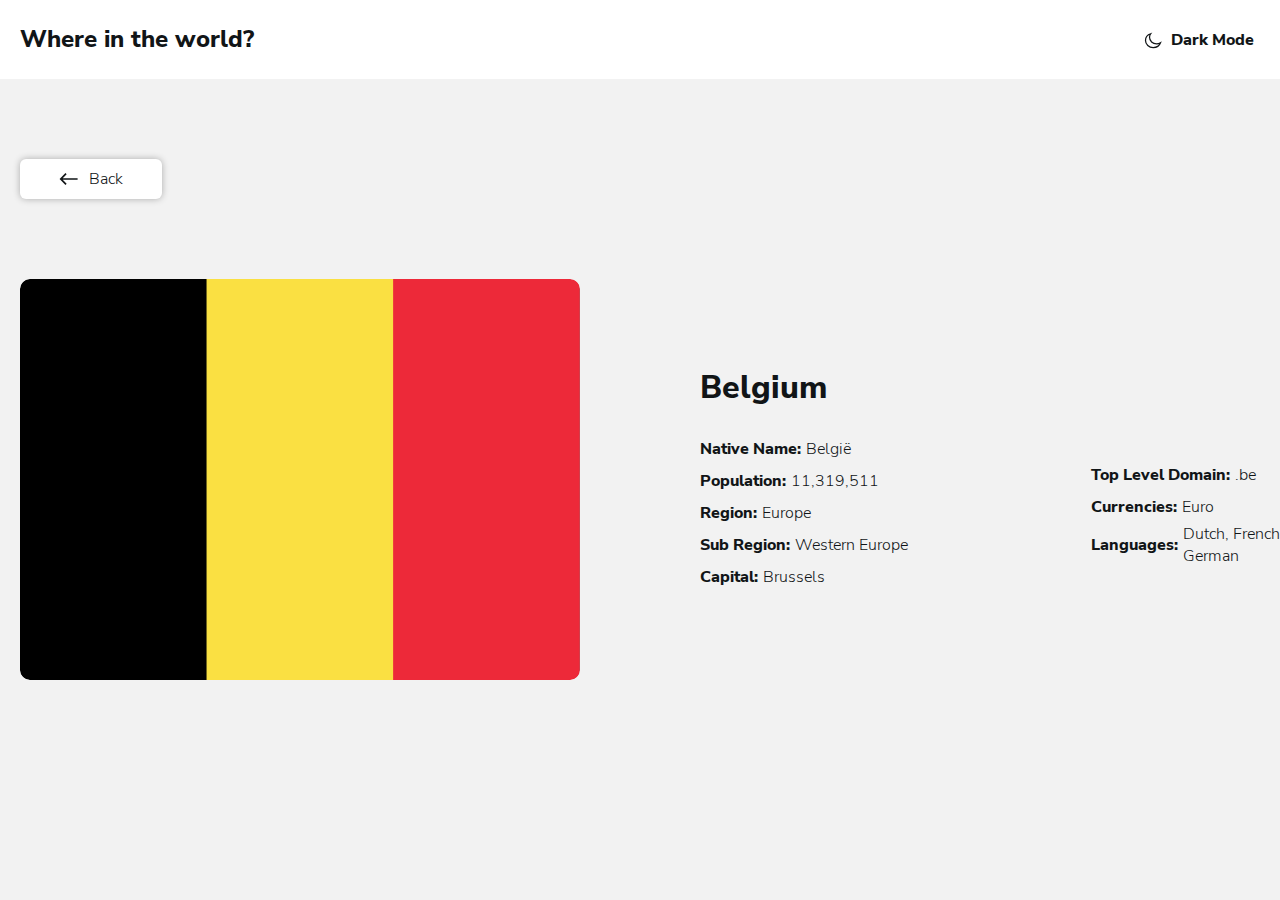
==== contact.html @ 9259d02b "intial-commit" ====
<!DOCTYPE html>
<html lang="en">
<head>
    <meta charset="UTF-8">
    <meta http-equiv="X-UA-Compatible" content="IE=edge">
    <meta name="viewport" content="width=device-width, initial-scale=1.0">
    <title>Countries</title>
    <!-- STYLES -->
    <link rel="stylesheet" href="css/normalize.css">
    <link rel="stylesheet" href="css/styles.css">
</head>
<body class="dark-mode">
    <!-- SITE-HEDAER -->
    <header class="site-header">
        <div class="site-header-container container">
            <h1 class="header-heading">Where in the world?</h1>
            <button class="button-dark-mode" type="button">
                <img class="icon-dark-mode" src="img/dark-mode-icon.svg" alt="icon" width="20" height="20">
                <a class="dark-mode" href="#">Dark Mode</a>
            </button>
        </div>
    </header>
    
    <main class="main-content">
        <div class="container">
            <div class="main-content-wrapper">
                <div class="back-link-wrapper">
                    <a href="index.html" class="back-link">
                        <svg class="back-link-img" width="20" height="20" xmlns="http://www.w3.org/2000/svg"><path fill-rule="evenodd" clip-rule="evenodd" d="m6.464 4.107 1.179 1.179-3.89 3.889h14.85v1.65H3.753l3.89 3.889-1.179 1.179L.572 10l5.892-5.893Z" fill="#111517"/></svg>
                        <span class="back-link-text">Back</span>
                    </a>
                </div>
                
                <!-- MAIN-CONTACT-INFO -->
                <div class="main-contact-info-wrapper">
                    <img class="main-contact-img" src="img/flag-belgium-big.png" alt="flag" width="560" height="401" srcset="img/flag-belgium-big.png 1x, img/flag-belgium-big@2x.png 2x">
                    <div class="data-section-wrapper">
                        <h1 class="data-heading">Belgium</h1>
                        <div class="mini-wrapper">
                            <dl class="data-section">
                                <div class="population">
                                    <dt class="data-section-mini-heading">Native Name:</dt>
                                    <dd class="data-section-mini-text">België</dd>
                                </div>
                                <div class="population">
                                    <dt class="data-section-mini-heading">Population:</dt>
                                    <dd class="data-section-mini-text">11,319,511</dd>
                                </div>
                                <div class="population">
                                    <dt class="data-section-mini-heading">Region:</dt>
                                    <dd class="data-section-mini-text">Europe</dd>
                                </div>
                                <div class="population">
                                    <dt class="data-section-mini-heading">Sub Region:</dt>
                                    <dd class="data-section-mini-text">Western Europe</dd>
                                </div>
                                <div class="population">
                                    <dt class="data-section-mini-heading">Capital:</dt>
                                    <dd class="data-section-mini-text">Brussels</dd>
                                </div>
                            </dl>
                            <dl class="data-section">
                                <div class="population">
                                    <dt class="data-section-mini-heading">Top Level Domain:</dt>
                                    <dd class="data-section-mini-text">.be</dd>
                                </div>
                                <div class="population">
                                    <dt class="data-section-mini-heading">Currencies:</dt>
                                    <dd class="data-section-mini-text">Euro</dd>
                                </div>
                                <div class="population">
                                    <dt class="data-section-mini-heading">Languages:</dt>
                                    <dd class="data-section-mini-text">Dutch, French, German</dd>
                                </div>
                            </dl>
                        </div>
                    </div>
                </dl>
            </div>
        </div>
    </div>
</main>
</body>
</html>
---- css/styles.css ----
/* CUSTOM-PROPY */
:root {
    --color-heading-text:#111517;
    --color:#fff;
    --font:"Nunito Sans", "Arial", sans-serif;
    --global-color:#F2F2F2;
}

/* FONTS */
@font-face {
    font-family: 'Nunito Sans';
    font-style: normal;
    font-weight: 400;
    src: local(''),
    url('../fonts/nunito-sans-v11-latin-regular.woff2') format('woff2'),
    url('../fonts/nunito-sans-v11-latin-regular.woff') format('woff');
    font-display: swap;
}

@font-face {
    font-family: 'Nunito Sans';
    font-style: normal;
    font-weight: 300;
    src: local(''),
    url('../fonts/nunito-sans-v11-latin-300.woff2') format('woff2'),
    url('../fonts/nunito-sans-v11-latin-300.woff') format('woff'); 
    font-display: swap;
}

@font-face {
    font-family: 'Nunito Sans';
    font-style: italic;
    font-weight: 600;
    src: local(''),
    url('../fonts/nunito-sans-v11-latin-600italic.woff2') format('woff2'),
    url('../fonts/nunito-sans-v11-latin-600italic.woff') format('woff');
    font-display: swap;
}

@font-face {
    font-family: 'Nunito Sans';
    font-style: normal;
    font-weight: 800;
    src: local(''),
    url('../fonts/nunito-sans-v11-latin-800.woff2') format('woff2'),
    url('../fonts/nunito-sans-v11-latin-800.woff') format('woff');
    font-display: swap;
}

/* GLOBAL-STYLE */
* {
    box-sizing: border-box;
}

html {
    
    height: 100%;
    scroll-behavior: smooth;
}

*,
*::before
*::after {
    box-sizing: inherit;
}

body {
    display: flex;
    flex-direction: column;
    height: 100%;
    padding: 0;
    margin: 0;
    font-weight: 400;
    font-size: 14px;
    line-height: 20px;
    color: var(--color-heading-text);
    font-family: var(--font);
}

*:focus {                          
    outline-offset: 2px;
    outline-width: 2px;
    outline-style: dashed;
}

img {
    max-width: 100%;
    height: auto;
}

.container {
    width: 100%;
    max-width: 1320px;
    padding-left: 20px;
    padding-right: 20px;
    margin-left: auto;
    margin-right: auto;
}

/* SITE-HEADER */
.site-header {
    padding-top: 23px;
    padding-bottom: 23px;
}

.site-header-container {
    display: flex;
    align-items: center;
    justify-content: space-between;
    padding-left: 20px;
    padding-right: 20px;
}

.header-heading {
    font-weight: 800;
    font-size: 24px;
    line-height: 33px;
    margin: 0;
    margin-right: 20px;
}

.button-dark-mode {
    display: flex;
    align-items: center;
    justify-content: center;
    border: none;
    background-color: var(--color);
}

.icon-dark-mode {
    width: 20px;
    height: 20px;
    object-fit: cover;
    margin-right: 8px;
}

.dark-mode {
    font-weight: 600;
    font-size: 16px;
    line-height: 22px;
    text-decoration: none;
    color: var(--color-heading-text);
}

.input {
    border: none;
    font-size: 14px;
    font-weight: 400;
    margin-right: 25px;
    color: #848484;
    line-height: 20px;
    border-radius: 5px;
    background-repeat: no-repeat;
    background-position: 34px center;
    padding: 19px 207px 19px 74px;
    background-image: url("../img/search.svg");
    box-shadow: 0px 2px 9px rgba(0, 0, 0, 0.0532439);
}

/* MAIN-CONTENT */
.main-content {
    flex-grow: 1;
    background-color: var(--global-color);
}

.main-select-wrapper {
    display: flex;
    align-items: center;
    justify-content: space-between;
    padding-bottom: 24px;
    padding-top: 48px;
}

.main-select {
    border-radius: 5px;
    padding: 18px 71px 18px 24px ;
    box-shadow: 0px 2px 9px rgba(0, 0, 0, 0.0532439);
    border: none;
}

/* MAIN-SECTION */
.main-info-wrapper {
    display: flex;
    margin: 0;
    padding: 0;
    padding-top: 24px;
} 

.main-list {
    display: flex;
    align-items: center;
    flex-wrap: wrap;
    list-style: none;
    padding: 0;
    margin: 0;
}

.main-lists {
    background-color: var(--color);
    margin-right: 74px;
    margin-bottom: 75px;
    box-shadow: 0px 0px 7px 2px rgba(0, 0, 0, 0.0294384);
    border-radius: 5px;
}

.main-lists:nth-child(4n) {
    margin: 0;
    margin-bottom: 74px;
}

.main-section-img {
    width: 264px;
    height: 160px;
    border-radius: 8px 8px 0px 0px;
}

.main-lists-wrapper {
    padding: 20px 0px 46px 24px ;
}    

.main-list-link {
    display: inline-block;
    text-decoration: none;
    color: var(--color-heading-text);
    font-weight: 800;
    font-size: 18px;
    line-height: 26px;
    margin: 0;
}

/* POPULATION */
.population {
    display: flex;
    align-items: center;
}

.population-title {
    font-weight: 600;
    font-size: 14px;
    line-height: 16px;
    margin-right: 5px;
}

.population-text {
    font-weight: 300;
    margin: 0;
}


/* CONTACT-HTML */
.main-content-wrapper {
    margin-top: 80px;
}

.back-link-wrapper {
    margin-bottom: 80px;
}

.back-link {
    display: inline-flex;
    align-items: center;
    color: var(--color-heading-text);
    box-shadow: 0px 0px 7px rgba(0, 0, 0, 0.293139);
    border-radius: 6px;
    padding: 10px 39px;
    text-decoration: none;
    background-color: var(--color);
    max-width: 160px;
}

.back-link:hover {
    opacity: 0.8;
}

.back-link:active {
    opacity: 0.6;
}

.back-link-img {
    width: 20px;
    height: 20px;
    margin-right: 10px;
}

.back-link-text {
    font-weight: 300;
    font-size: 16px;
    line-height: 20px;
}

/* MAIN-CONTENT-INFO */
.main-contact-info-wrapper {
    display: flex;
    align-items: center;
}

.main-contact-img {
    width: 560px;
    height: 401px;
    object-fit: cover;
    margin-right: 120px;
    border-radius: 10px;
}
.mini-wrapper {
    display: flex;
    align-items: center;
}
.data-heading {
    font-weight: 800;
    font-size: 32px;
    line-height: 44px;
    margin: 0;
    margin-bottom: 23px;
}


.data-section-mini-heading {
    font-weight: 600;
    font-size: 16px;
    line-height: 32px;
    margin-right: 5px;
}

.data-section {
    margin: 0;
    margin-right: 141px;
    width: 250px;
}

.data-section-mini-text {
    margin: 0;
    font-weight: 300;
}
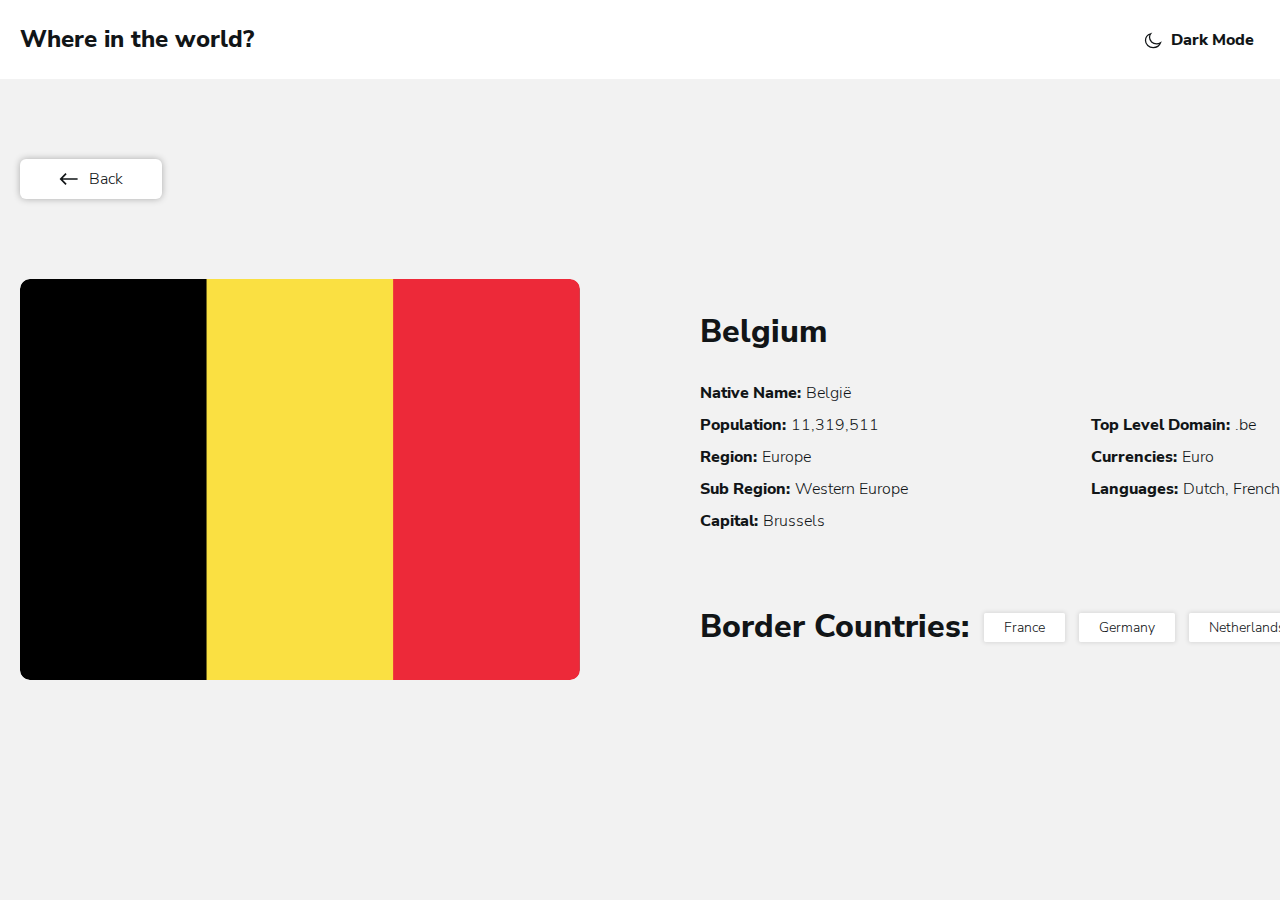
==== commit 5b3990f7: "add contact links" ====
--- a/contact.html
+++ b/contact.html
@@ -74,9 +74,17 @@
                                 </div>
                             </dl>
                         </div>
+                        <div class="main-section-link">
+                            <h2 class="main-section-title">Border Countries: </h2>
+                            <div class="main-section-link-wrapper">
+                                <a class="main-section-btn" href="#">France</a>
+                                <a class="main-section-btn" href="#">Germany</a>
+                                <a class="main-section-btn" href="#">Netherlands</a>
+                            </div>
+                        </div>
                     </div>
-                </dl>
-            </div>
+                </div>
+
         </div>
     </div>
 </main>
--- a/css/styles.css
+++ b/css/styles.css
@@ -232,6 +232,7 @@
 .population {
     display: flex;
     align-items: center;
+    white-space: nowrap;
 }
 
 .population-title {
@@ -250,6 +251,7 @@
 /* CONTACT-HTML */
 .main-content-wrapper {
     margin-top: 80px;
+    margin-bottom: 80px;
 }
 
 .back-link-wrapper {
@@ -304,6 +306,7 @@
 .mini-wrapper {
     display: flex;
     align-items: center;
+    margin-bottom: 68px;
 }
 .data-heading {
     font-weight: 800;
@@ -331,3 +334,35 @@
     margin: 0;
     font-weight: 300;
 }
+
+
+/* MAIN-SECTION-LINK */
+.main-section-link {
+    display: flex;
+    align-items: center;
+}
+.main-section-title {
+    margin: 0;
+    margin-right: 15px;
+    font-weight: 800;
+    font-size: 32px;
+    line-height: 44px;
+}
+.main-section-link-wrapper {
+    
+}
+.main-section-btn {
+    padding: 5px 20px;
+    box-shadow: 0px 0px 4px 1px rgba(0, 0, 0, 0.104931);
+    border-radius: 2px;
+    background-color: var(--color);
+    font-weight: 300;
+    font-size: 14px;
+    line-height: 19px;
+    text-decoration: none;
+    color: var(--color-heading-text);
+}
+
+.main-section-btn:not(:last-child) {
+    margin-right: 10px;
+}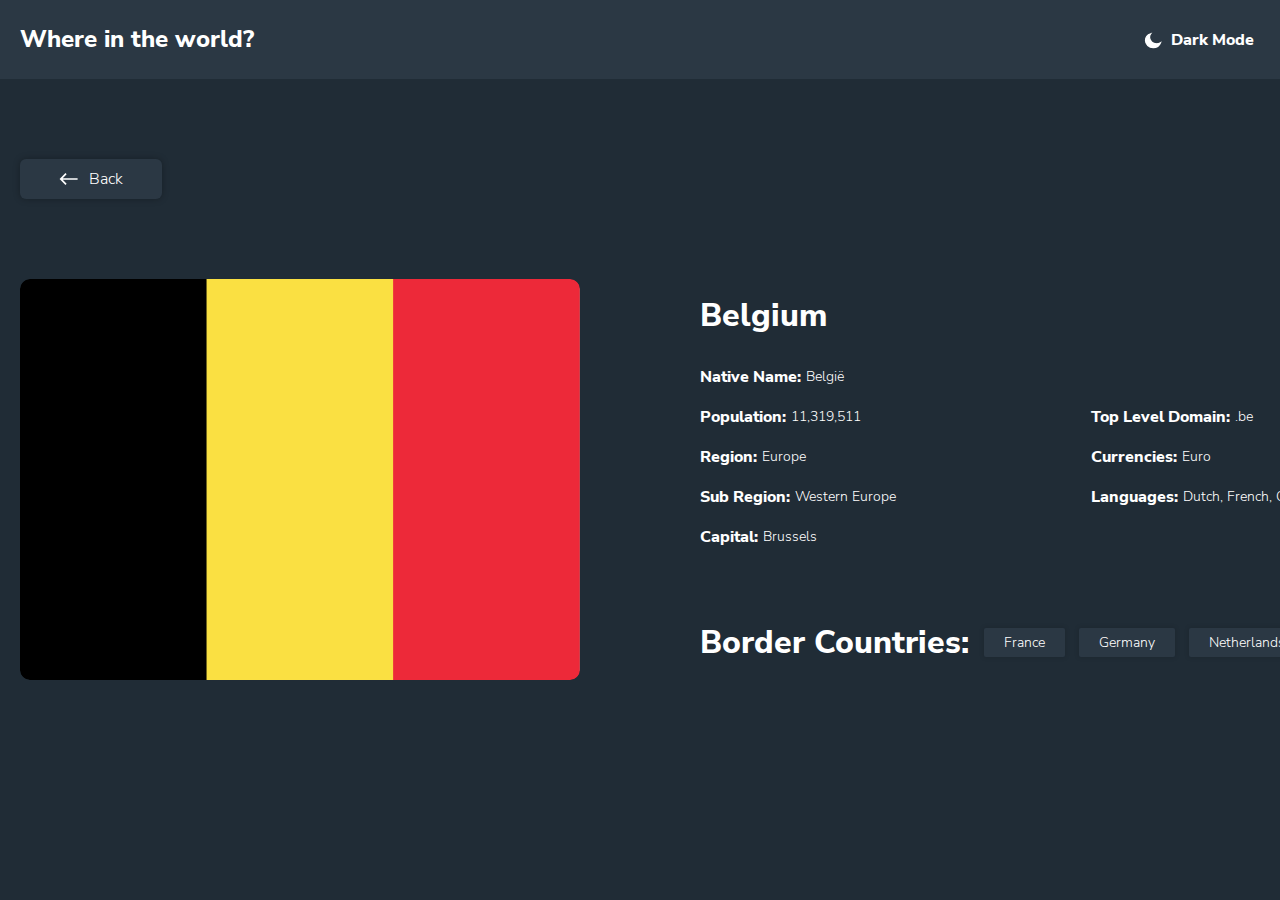
==== commit 5a83aea6: "add dark mode style" ====
--- a/contact.html
+++ b/contact.html
@@ -13,10 +13,12 @@
     <!-- SITE-HEDAER -->
     <header class="site-header">
         <div class="site-header-container container">
-            <h1 class="header-heading">Where in the world?</h1>
+            <a href="#" class="header-heading">Where in the world?</a>
             <button class="button-dark-mode" type="button">
-                <img class="icon-dark-mode" src="img/dark-mode-icon.svg" alt="icon" width="20" height="20">
-                <a class="dark-mode" href="#">Dark Mode</a>
+                <span class="dark-mode-list">
+                    <svg class="icon-dark-mode" width="20" height="20" fill="none" xmlns="http://www.w3.org/2000/svg"><path fill-rule="evenodd" clip-rule="evenodd" d="M13.553 13.815c-3.884 0-7.034-2.887-7.034-6.447 0-1.343.448-2.586 1.212-3.618-3.04.945-5.231 3.581-5.231 6.688 0 3.9 3.45 7.062 7.704 7.062 3.389 0 6.266-2.007 7.296-4.796a7.458 7.458 0 0 1-3.947 1.111Z" fill="#fff" stroke="currentColor" stroke-width="1.25"/></svg>
+                    <span class="dark-mode-link">Dark Mode</span>
+                </span>
             </button>
         </div>
     </header>
@@ -26,7 +28,7 @@
             <div class="main-content-wrapper">
                 <div class="back-link-wrapper">
                     <a href="index.html" class="back-link">
-                        <svg class="back-link-img" width="20" height="20" xmlns="http://www.w3.org/2000/svg"><path fill-rule="evenodd" clip-rule="evenodd" d="m6.464 4.107 1.179 1.179-3.89 3.889h14.85v1.65H3.753l3.89 3.889-1.179 1.179L.572 10l5.892-5.893Z" fill="#111517"/></svg>
+                        <svg class="back-link-img" width="20" height="20" xmlns="http://www.w3.org/2000/svg"><path fill-rule="evenodd" clip-rule="evenodd" d="m6.464 4.107 1.179 1.179-3.89 3.889h14.85v1.65H3.753l3.89 3.889-1.179 1.179L.572 10l5.892-5.893Z" fill="currentColor"/></svg>
                         <span class="back-link-text">Back</span>
                     </a>
                 </div>
@@ -84,9 +86,9 @@
                         </div>
                     </div>
                 </div>
-
         </div>
     </div>
 </main>
+    <script src="js/main.js"></script>
 </body>
 </html>--- a/css/styles.css
+++ b/css/styles.css
@@ -1,7 +1,7 @@
 /* CUSTOM-PROPY */
 :root {
-    --color-heading-text:#111517;
-    --color:#fff;
+    --color-heading-text:#fff;
+    --color:#111517;
     --font:"Nunito Sans", "Arial", sans-serif;
     --global-color:#F2F2F2;
 }
@@ -47,6 +47,7 @@
     font-display: swap;
 }
 
+
 /* GLOBAL-STYLE */
 * {
     box-sizing: border-box;
@@ -74,13 +75,18 @@
     font-size: 14px;
     line-height: 20px;
     color: var(--color-heading-text);
+    background-color: var(--color);
     font-family: var(--font);
 }
 
+.dark-mode {
+    --color-heading-text:#2b3844;
+    --color:#fff;
+    --global-color:#202c36;
+}
 *:focus {                          
-    outline-offset: 2px;
-    outline-width: 2px;
-    outline-style: dashed;
+    outline: 3px dashed var(--color);
+    outline-offset: 3px;
 }
 
 img {
@@ -97,10 +103,13 @@
     margin-right: auto;
 }
 
+
 /* SITE-HEADER */
 .site-header {
     padding-top: 23px;
     padding-bottom: 23px;
+    background-color: var(--color-heading-text);
+    box-shadow: 0px 2px 4px rgba(0, 0, 0, 0.0562443);
 }
 
 .site-header-container {
@@ -115,16 +124,21 @@
     font-weight: 800;
     font-size: 24px;
     line-height: 33px;
-    margin: 0;
     margin-right: 20px;
+    color: var(--color);
+    text-decoration: none;
 }
 
 .button-dark-mode {
-    display: flex;
-    align-items: center;
-    justify-content: center;
     border: none;
-    background-color: var(--color);
+    background-color: var(--color-heading-text);
+    color: var(--color);
+    cursor: pointer;
+}
+
+.dark-mode-list {
+    display: flex;
+    align-items: center;
 }
 
 .icon-dark-mode {
@@ -134,12 +148,11 @@
     margin-right: 8px;
 }
 
-.dark-mode {
+.dark-mode-link {
     font-weight: 600;
     font-size: 16px;
     line-height: 22px;
-    text-decoration: none;
-    color: var(--color-heading-text);
+    color: var(--color);
 }
 
 .input {
@@ -148,6 +161,7 @@
     font-weight: 400;
     margin-right: 25px;
     color: #848484;
+    background-color: var(--color-heading-text);
     line-height: 20px;
     border-radius: 5px;
     background-repeat: no-repeat;
@@ -176,6 +190,8 @@
     padding: 18px 71px 18px 24px ;
     box-shadow: 0px 2px 9px rgba(0, 0, 0, 0.0532439);
     border: none;
+    background-color: var(--color-heading-text);
+    color: var(--color);
 }
 
 /* MAIN-SECTION */
@@ -196,11 +212,13 @@
 }
 
 .main-lists {
-    background-color: var(--color);
+    background-color: var(--color-heading-text);
+    color: var(--color);
     margin-right: 74px;
     margin-bottom: 75px;
     box-shadow: 0px 0px 7px 2px rgba(0, 0, 0, 0.0294384);
-    border-radius: 5px;
+    border-radius: 7px;
+
 }
 
 .main-lists:nth-child(4n) {
@@ -211,28 +229,37 @@
 .main-section-img {
     width: 264px;
     height: 160px;
-    border-radius: 8px 8px 0px 0px;
 }
 
 .main-lists-wrapper {
-    padding: 20px 0px 46px 24px ;
+    padding: 24px 24px 46px 24px ;
 }    
 
 .main-list-link {
     display: inline-block;
     text-decoration: none;
-    color: var(--color-heading-text);
+    color: var(--color);
     font-weight: 800;
     font-size: 18px;
     line-height: 26px;
     margin: 0;
+    margin-bottom: 16px;
 }
 
 /* POPULATION */
+.main-dl {
+    margin: 0;
+}
+
 .population {
     display: flex;
     align-items: center;
     white-space: nowrap;
+
+}
+
+.population:not(:last-child) {
+    margin-bottom: 8px;
 }
 
 .population-title {
@@ -261,12 +288,12 @@
 .back-link {
     display: inline-flex;
     align-items: center;
-    color: var(--color-heading-text);
+    color: var(--color);
     box-shadow: 0px 0px 7px rgba(0, 0, 0, 0.293139);
     border-radius: 6px;
     padding: 10px 39px;
     text-decoration: none;
-    background-color: var(--color);
+    background-color: var(--color-heading-text);
     max-width: 160px;
 }
 
@@ -282,6 +309,7 @@
     width: 20px;
     height: 20px;
     margin-right: 10px;
+    color: var(--color);
 }
 
 .back-link-text {
@@ -303,25 +331,28 @@
     margin-right: 120px;
     border-radius: 10px;
 }
+
 .mini-wrapper {
     display: flex;
     align-items: center;
     margin-bottom: 68px;
 }
+
 .data-heading {
     font-weight: 800;
     font-size: 32px;
     line-height: 44px;
     margin: 0;
     margin-bottom: 23px;
-}
-
+    color: var(--color);
+}
 
 .data-section-mini-heading {
     font-weight: 600;
     font-size: 16px;
     line-height: 32px;
     margin-right: 5px;
+    color: var(--color);
 }
 
 .data-section {
@@ -333,6 +364,7 @@
 .data-section-mini-text {
     margin: 0;
     font-weight: 300;
+    color: var(--color);
 }
 
 
@@ -341,26 +373,26 @@
     display: flex;
     align-items: center;
 }
+
 .main-section-title {
     margin: 0;
     margin-right: 15px;
     font-weight: 800;
     font-size: 32px;
     line-height: 44px;
-}
-.main-section-link-wrapper {
-    
-}
+    color: var(--color);
+}
+
 .main-section-btn {
     padding: 5px 20px;
     box-shadow: 0px 0px 4px 1px rgba(0, 0, 0, 0.104931);
     border-radius: 2px;
-    background-color: var(--color);
+    background-color: var(--color-heading-text);
     font-weight: 300;
     font-size: 14px;
     line-height: 19px;
     text-decoration: none;
-    color: var(--color-heading-text);
+    color: var(--color);
 }
 
 .main-section-btn:not(:last-child) {
